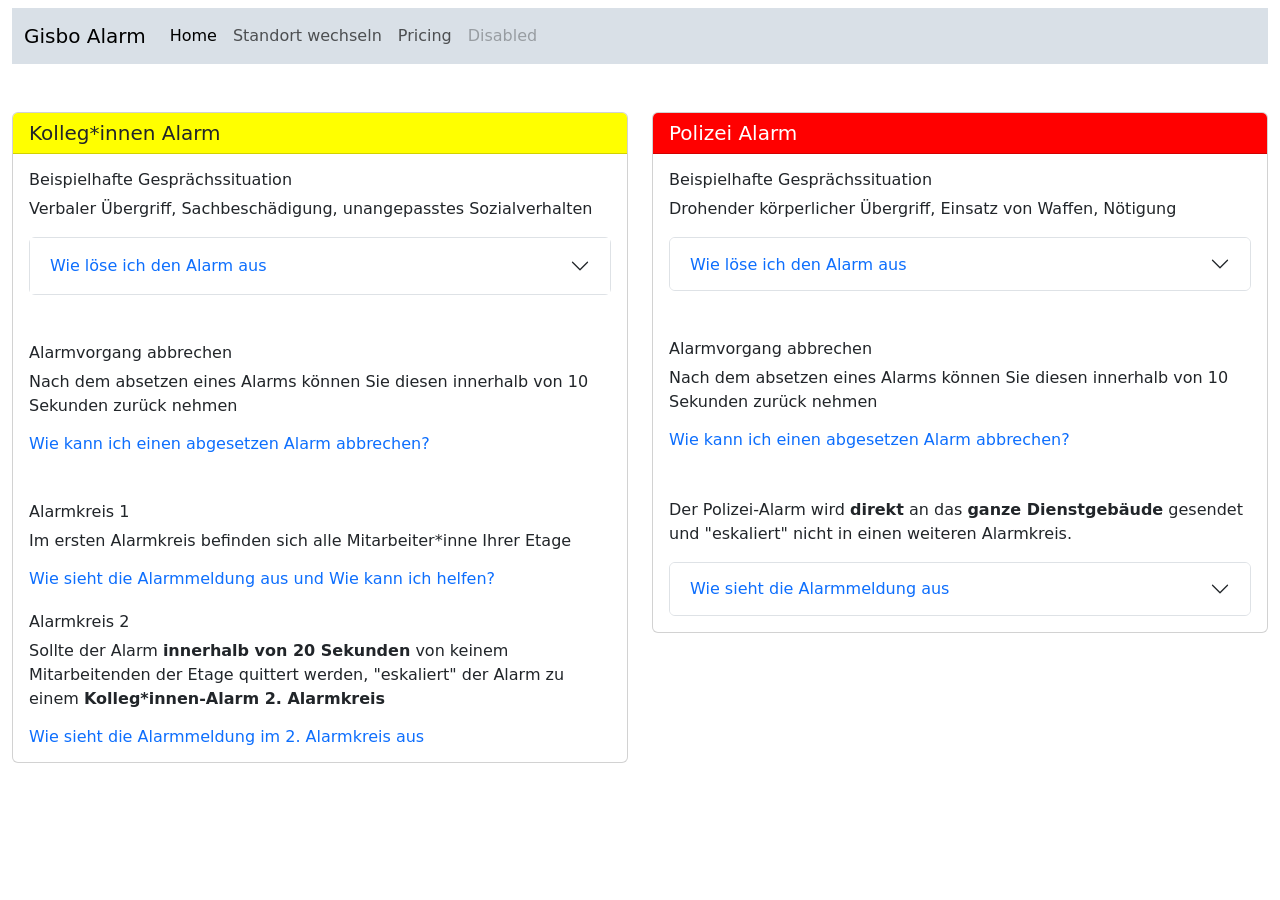
==== GibsoHandout/index.html @ 68eddee4 "Initial commit" ====
<!doctype html>
<html lang="en">
  <head>
    <!-- Required meta tags -->
    <meta charset="utf-8">
    <meta http-equiv="X-UA-Compatible" content="IE=edge">
    <meta name="viewport" content="width=device-width, initial-scale=1">
    <title>Handout Gisbo-Alarm</title>
    <link rel="stylesheet" href="assets/css/style.css">
    <!-- Bootstrap CSS -->
    <link href="https://cdn.jsdelivr.net/npm/bootstrap@5.0.2/dist/css/bootstrap.min.css" rel="stylesheet" integrity="sha384-EVSTQN3/azprG1Anm3QDgpJLIm9Nao0Yz1ztcQTwFspd3yD65VohhpuuCOmLASjC" crossorigin="anonymous">
  </head>
  <body>

  <!-- <nav class="navbar navbar-light bg-light">
  <div class="container-fluid">
    <a class="navbar-brand" href="#">
      <img src="/docs/5.0/assets/brand/bootstrap-logo.svg" alt="" width="30" height="24" class="d-inline-block align-text-top">
      Bootstrap
    </a>
    <div class="collapse navbar-collapse" id="navbarNavAltMarkup">
      <div class="navbar-nav">
        <a class="nav-link active" aria-current="page" href="#">Home</a>
        <a class="nav-link" href="#">Features</a>
        <a class="nav-link" href="#">Pricing</a>
        <a class="nav-link disabled" href="#" tabindex="-1" aria-disabled="true">Disabled</a>
      </div>
    </div>

  </div>
  
</nav> -->
<!--#d9e0e7' -->
<div class="container-fluid">
<nav class="navbar sticky-top navbar-expand-lg navbar-light mt-2" style="background-color: #d9e0e7;">
  <div class="container-fluid">
    <a class="navbar-brand" href="#">Gisbo Alarm</a>
    <button class="navbar-toggler" type="button" data-bs-toggle="collapse" data-bs-target="#navbarNavAltMarkup" aria-controls="navbarNavAltMarkup" aria-expanded="false" aria-label="Toggle navigation">
      <span class="navbar-toggler-icon"></span>
    </button>
    <div class="collapse navbar-collapse" id="navbarNavAltMarkup">
      <div class="navbar-nav">
        <a class="nav-link active" aria-current="page" href="#">Home</a>
        <a class="nav-link" href="ChangeLocation.html">Standort wechseln</a>
        <a class="nav-link" href="#">Pricing</a>
        <a class="nav-link disabled" href="#" tabindex="-1" aria-disabled="true">Disabled</a>
      </div>
    </div>
  </div>
</nav>

    

    
    <div class="row mt-5">
      <div class="col-sm-6">
        <div class="card">

          <h5 class="card-header" style="background-color: yellow;">Kolleg*innen Alarm</h5>

          <div class="card-body">
            <h6 class="card-title">Beispielhafte Gesprächssituation</h6>
            <p class="card-text">Verbaler Übergriff, Sachbeschädigung, unangepasstes Sozialverhalten</p>
            
            <div class="accordion">
              <div class="accordion-item">
                <!-- <h2 class="accordion-header" id="headingOne"> -->
                  <button class="accordion-button collapsed text-primary" type="button" data-bs-toggle="collapse" data-bs-target="#collapseOne" aria-expanded="true" aria-controls="collapseOne">
                    Wie löse ich den Alarm aus
                  </button>
                <!-- </h2> -->

                <div id="collapseOne" class="accordion-collapse collapse" aria-labelledby="headingOne" data-bs-parent="#accordionExample">
                  <div class="accordion-body">
                    <img src="assets/img/alarmierung_gelb.png" alt="AlarmGelb">
                    <strong>This is the first item's accordion body.</strong> It is shown by default, until the collapse plugin adds the appropriate classes that we use to style each element. These classes control the overall appearance, as well as the showing and hiding via CSS transitions. You can modify any of this with custom CSS or overriding our default variables. It's also worth noting that just about any HTML can go within the <code>.accordion-body</code>, though the transition does limit overflow.
                  </div>
                </div>
              </div>
            </div>

            <h6 class="card-title mt-5">Alarmvorgang abbrechen</h6>
            <p class="card-text">Nach dem absetzen eines Alarms können Sie diesen innerhalb von 10 Sekunden zurück nehmen</p>

            <div>
              <div class="accordion-item">
                <h2 class="accordion-header" id="headingYellowTwo">
                  <button class="accordion-button collapsed text-primary" type="button" data-bs-toggle="collapse" data-bs-target="#collapseYellowTwo" aria-expanded="false" aria-controls="collapseYellowTwo">
                    Wie kann ich einen abgesetzen Alarm abbrechen?
                  </button>
                </h2>
                <div id="collapseYellowTwo" class="accordion-collapse collapse" aria-labelledby="headingYellowTwo" data-bs-parent="#accordionExample">
                  <div class="accordion-body">
                    <img src="assets/img/alarmierung_abbrechen.png" alt="AlarmAbbrechen">
                    <p class="mt-3">Mit Klick auf den Button „Abbrechen“ oder auf die Taste „esc“ (oben links auf der Tastatur) kann der Alarm gestoppt werden. Der Alarm wird dann nicht an andere Benutzer gesendet. Fehlalarme sollen so vorgebeugt werden. Nach Ablauf dieser Zeit erhalten alle Mitarbeitenden des ersten Alarmkreises eine Benachrichtigung (optisch und akustisch).</p>
                  </div>
                </div>
              </div>
            </div>

            <h6 class="card-title mt-5">Alarmkreis 1</h6>
            <p class="card-text">Im ersten Alarmkreis befinden sich alle Mitarbeiter*inne Ihrer Etage</p>

            <div>
              <div class="accordion-item">
                <h2 class="accordion-header" id="headingTwo">
                  <button class="accordion-button collapsed text-primary" type="button" data-bs-toggle="collapse" data-bs-target="#collapseTwo" aria-expanded="false" aria-controls="collapseTwo">
                    Wie sieht die Alarmmeldung aus und Wie kann ich helfen?
                  </button>
                </h2>
                <div id="collapseTwo" class="accordion-collapse collapse" aria-labelledby="headingTwo" data-bs-parent="#accordionExample">
                  <div class="accordion-body">
                    <div class="container px-2">
                      <div class="row gx-5">
                          <div class="col">
                            <img src="assets/img/alarmmeldung_yellow_1.png" alt="AlarmGelb">
                          </div>
                          <div class="col">
                            <p class="mt-4">Auf allen Bildschirmen, welche sich in der gleichen Etage befinden, wird dieses Alarmfenster angezeigt und es ertönt ein Alarmton. Dies passiert 20 Sekunden lang bzw. bis eine andere Person
                                        auf der Etage den Alarm bestätigt. Parallel dazu werden alle Abteilungsleitungen über den Alarm informiert.
                            </p>
                          </div>
                      </div>
                    </div>
                    <p class="mt-3 text-success"><strong>Wie kann ich helfen?</strong></p>
                    <ul>
                      <li>Schritt 1: Sofern Sie sich in der Lage fühlen, bestätigen Sie den Alarm</li>
                      <li>Schritt 2: Sprechen Sie aktiv zwei weitere Personen an, die Sie unterstützen</li>
                      <li>Schritt 3: Begeben Sie sich zusammen VOR die Bürotür des o.g. Raums</li>
                    </ul>
                  </div>
                </div>
              </div>
            </div>

            <h6 class="card-title mt-4">Alarmkreis 2</h6>
            <p class="card-text">Sollte der Alarm <strong>innerhalb von 20 Sekunden</strong> von keinem Mitarbeitenden der Etage quittert werden, "eskaliert" 
              der Alarm zu einem <strong>Kolleg*innen-Alarm 2. Alarmkreis</strong>
            </p>

            <div>
              <div class="accordion-item">
                <h2 class="accordion-header" id="headingThree">
                  <button class="accordion-button collapsed text-primary" type="button" data-bs-toggle="collapse" data-bs-target="#collapseThree" aria-expanded="false" aria-controls="collapseTwo">
                    Wie sieht die Alarmmeldung im 2. Alarmkreis aus
                  </button>
                </h2>
                <div id="collapseThree" class="accordion-collapse collapse" aria-labelledby="headingThree" data-bs-parent="#accordionExample">
                  <div class="accordion-body">
                    <img src="assets/img/alarmmeldung_yellow_2.png" alt="AlarmGelb">
                    <strong>This is the second item's accordion body.</strong> It is hidden by default, until the collapse plugin adds the appropriate classes that we use to style each element. These classes control the overall appearance, as well as the showing and hiding via CSS transitions. You can modify any of this with custom CSS or overriding our default variables. It's also worth noting that just about any HTML can go within the <code>.accordion-body</code>, though the transition does limit overflow.
                  </div>
                </div>
              </div>
            </div>


          </div>
        </div>
      </div>

      <div class="col-sm-6">
        <div class="card">

          <h5 class="card-header text-white" style="background-color: red;">
            Polizei Alarm
          </h5>

          <div class="card-body">
            <h6 class="card-title">Beispielhafte Gesprächssituation</h6>
            <p class="card-text">Drohender körperlicher Übergriff, Einsatz von Waffen, Nötigung</p>

            <div class="accordion mt-2">
              <div class="accordion-item">
                <h2 class="accordion-header" id="headingOneRed">
                  <button class="accordion-button collapsed text-primary" type="button" data-bs-toggle="collapse" data-bs-target="#collapseOneRed" aria-expanded="true" aria-controls="collapseOne">
                    Wie löse ich den Alarm aus
                  </button>
                </h2>
                <div id="collapseOneRed" class="accordion-collapse collapse" aria-labelledby="headingOne" data-bs-parent="#accordionExample">
                  <div class="accordion-body">
                    <img src="assets/img/alarmierung_red.png" alt="AlarmGelb">
                  </div>
                </div>
              </div>
            </div>

            <h6 class="card-title mt-5">Alarmvorgang abbrechen</h6>
            <p class="card-text">Nach dem absetzen eines Alarms können Sie diesen innerhalb von 10 Sekunden zurück nehmen</p>

            <div>
              <div class="accordion-item">
                <h2 class="accordion-header" id="headingRedTwo">
                  <button class="accordion-button collapsed text-primary" type="button" data-bs-toggle="collapse" data-bs-target="#collapseRedTwo" aria-expanded="false" aria-controls="collapseRedTwo">
                    Wie kann ich einen abgesetzen Alarm abbrechen?
                  </button>
                </h2>
                <div id="collapseRedTwo" class="accordion-collapse collapse" aria-labelledby="headingRedTwo" data-bs-parent="#accordionExample">
                  <div class="accordion-body">
                    <img src="assets/img/alarmierung_abbrechen.png" alt="AlarmAbbrechen">
                    <p class="mt-3">Mit Klick auf den Button „Abbrechen“ oder auf die Taste „esc“ (oben links auf der Tastatur) kann der Alarm gestoppt werden. Der Alarm wird dann nicht an andere Benutzer gesendet. Fehlalarme sollen so vorgebeugt werden. Nach Ablauf dieser Zeit erhalten alle Mitarbeitenden des ersten Alarmkreises eine Benachrichtigung (optisch und akustisch).</p>
                  </div>
                </div>
              </div>
            </div>
            
            <p class="card-text mt-5">Der Polizei-Alarm wird <strong>direkt</strong> an das <strong>ganze Dienstgebäude</strong> gesendet und "eskaliert" nicht in einen weiteren Alarmkreis.</p>

            <div class="accordion mt-2">
              <div class="accordion-item">
                <h2 class="accordion-header" id="headingAlarmMessageRed">
                  <button class="accordion-button collapsed text-primary" type="button" data-bs-toggle="collapse" data-bs-target="#AlarmMessageRed" aria-expanded="true" aria-controls="collapseOne">
                    Wie sieht die Alarmmeldung aus
                  </button>
                </h2>

                <div id="AlarmMessageRed" class="accordion-collapse collapse" aria-labelledby="headingOne" data-bs-parent="#accordionExample">
                  <div class="accordion-body">
                    <img src="assets/img/alarmmeldung_red.png" alt="AlarmGelb">
                  </div>
                </div>
              </div>
            </div>
            
          </div>
        </div>
      </div>
    </div>



    <!-- Optional JavaScript; choose one of the two! -->

    <!-- Option 1: Bootstrap Bundle with Popper -->
    <script src="https://cdn.jsdelivr.net/npm/bootstrap@5.0.2/dist/js/bootstrap.bundle.min.js" integrity="sha384-MrcW6ZMFYlzcLA8Nl+NtUVF0sA7MsXsP1UyJoMp4YLEuNSfAP+JcXn/tWtIaxVXM" crossorigin="anonymous"></script>

    <!-- Option 2: Separate Popper and Bootstrap JS -->
    <!--
    <script src="https://cdn.jsdelivr.net/npm/@popperjs/core@2.9.2/dist/umd/popper.min.js" integrity="sha384-IQsoLXl5PILFhosVNubq5LC7Qb9DXgDA9i+tQ8Zj3iwWAwPtgFTxbJ8NT4GN1R8p" crossorigin="anonymous"></script>
    <script src="https://cdn.jsdelivr.net/npm/bootstrap@5.0.2/dist/js/bootstrap.min.js" integrity="sha384-cVKIPhGWiC2Al4u+LWgxfKTRIcfu0JTxR+EQDz/bgldoEyl4H0zUF0QKbrJ0EcQF" crossorigin="anonymous"></script>
    -->
    </div>
  </body>
</html>
---- GibsoHandout/assets/css/style.css ----
body {
    /* display: grid; */
    margin: 50px;
    /* font-family: 'WorkSans-VariableFont';
    background-color: #2e2e2e; */
}
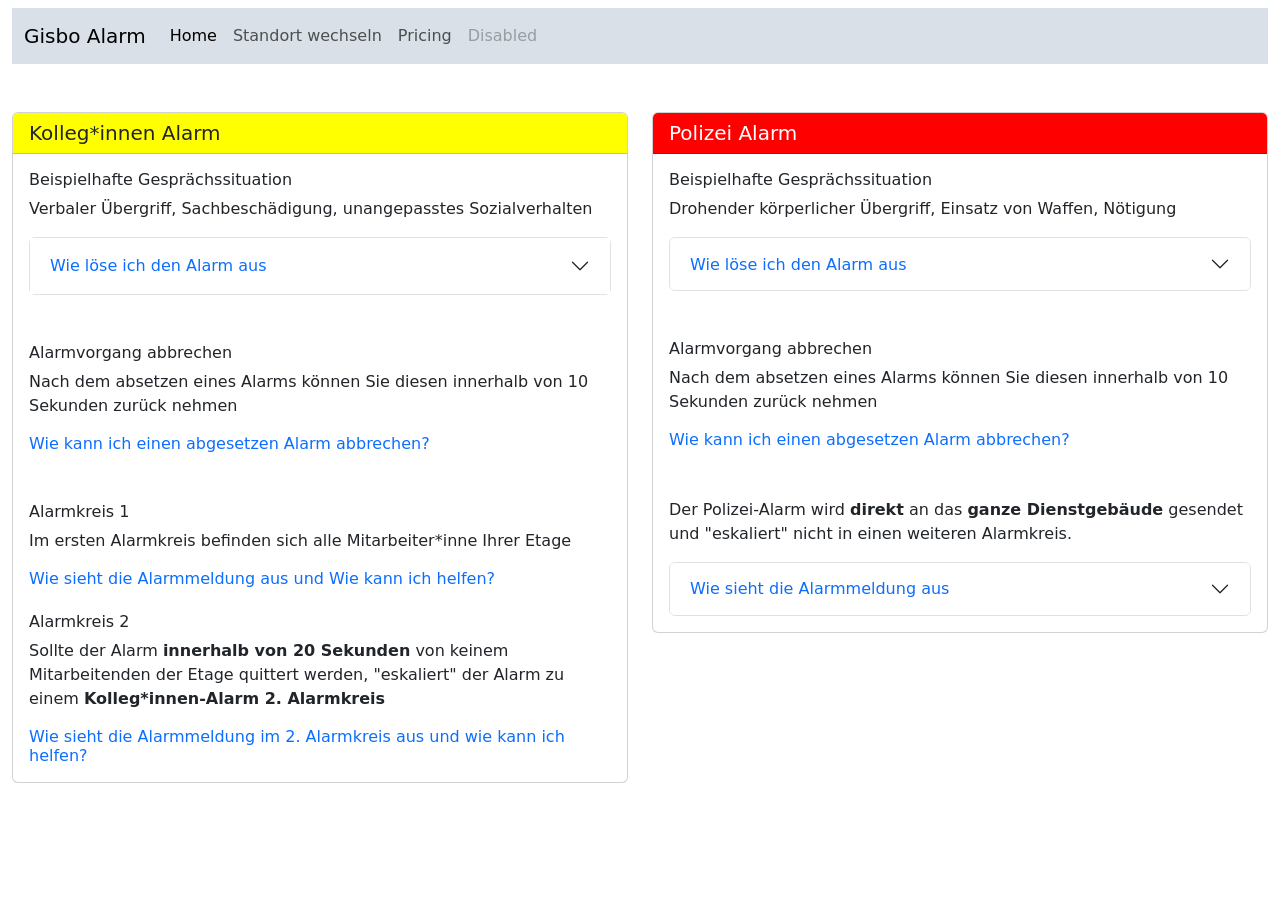
==== commit 10f9fc92: "Kolleginnen-Alarm bearbeitet" ====
--- a/GibsoHandout/index.html
+++ b/GibsoHandout/index.html
@@ -72,8 +72,35 @@
 
                 <div id="collapseOne" class="accordion-collapse collapse" aria-labelledby="headingOne" data-bs-parent="#accordionExample">
                   <div class="accordion-body">
-                    <img src="assets/img/alarmierung_gelb.png" alt="AlarmGelb">
-                    <strong>This is the first item's accordion body.</strong> It is shown by default, until the collapse plugin adds the appropriate classes that we use to style each element. These classes control the overall appearance, as well as the showing and hiding via CSS transitions. You can modify any of this with custom CSS or overriding our default variables. It's also worth noting that just about any HTML can go within the <code>.accordion-body</code>, though the transition does limit overflow.
+                    <div class="container px-2">
+                       <div class="row gx-5">
+                        <p>Per Tastatur...</p>
+                          <div class="col">
+                            <img src="assets/img/tastatur_yellow.jpg" class="img-fluid" alt="AlarmTastaturYellow">
+                          </div>
+                          <div class="col">
+                            <p>Die Tasten <strong>Pfeil nach links, Pfeil nach unten und Pfeil nach rechts</strong> für mind. 3 Sekunden gleichzeitig gedrückt halten.</p>
+                          </div>
+                      </div>
+                      <div class="row gx-5 mt-3">
+                        <p>oder mit den Desktop-Buttons...</p>
+                          <div class="col">
+                            <img src="assets/img/alarmierung_desktop_buttons.png" class="img-fluid mx-auto d-block" alt="AlarmDesktopButtonsYellow">
+                          </div>
+                          <div class="col">
+                            <p>Maus-Klick auf den Gelben Button</p>
+                          </div>
+                      </div>
+                      <div class="row gx-5 mt-3">
+                        <p>oder mit dem Funkmelder (wenn vorhanden)</p>
+                          <div class="col">
+                            <img src="assets/img/alarmierung_desktop_buttons.png" class="img-fluid" alt="AlarmDesktopButtonsYellow">
+                          </div>
+                          <div class="col">
+                            <p>Obere Taste drücken</p>
+                          </div>
+                      </div>
+                    </div>
                   </div>
                 </div>
               </div>
@@ -112,12 +139,17 @@
                   <div class="accordion-body">
                     <div class="container px-2">
                       <div class="row gx-5">
-                          <div class="col">
+                        <p>Im <strong>Alarmmeldungsfenster</strong> können alle für diesen Alarmtyp relavanten Handlungsanweisungen nachgelesen werden.</p>
+                        <p>Auf allen Bildschirmen, welche sich in der gleichen Etage befinden, wird dieses Alarmfenster angezeigt und es ertönt ein Alarmton. Dies passiert 20 Sekunden lang bzw. bis eine andere Person
+                                        auf der Etage den Alarm bestätigt. Parallel dazu werden alle Abteilungsleitungen über den Alarm informiert.</p>
+                        <p>Das Alarmfenster schließt sich auf allen Bildschirmen des Alarmkreises, sobald der Alarm von einer Person quittiert wird.
+                          Nur für die Person, die den Alarm quittiert, sind die Handlungsanweisungen noch nach der Bestätigung sichtbar.
+                          Bestätigen Sie daher den Alarm, <strong>schließen Sie jedoch nicht die Alarmmeldung an sich!</strong></p>
+                        <div class="col">
                             <img src="assets/img/alarmmeldung_yellow_1.png" alt="AlarmGelb">
-                          </div>
-                          <div class="col">
-                            <p class="mt-4">Auf allen Bildschirmen, welche sich in der gleichen Etage befinden, wird dieses Alarmfenster angezeigt und es ertönt ein Alarmton. Dies passiert 20 Sekunden lang bzw. bis eine andere Person
-                                        auf der Etage den Alarm bestätigt. Parallel dazu werden alle Abteilungsleitungen über den Alarm informiert.
+                        </div>
+                          <div class="col">
+                            <p class="mt-4">
                             </p>
                           </div>
                       </div>
@@ -127,6 +159,7 @@
                       <li>Schritt 1: Sofern Sie sich in der Lage fühlen, bestätigen Sie den Alarm</li>
                       <li>Schritt 2: Sprechen Sie aktiv zwei weitere Personen an, die Sie unterstützen</li>
                       <li>Schritt 3: Begeben Sie sich zusammen VOR die Bürotür des o.g. Raums</li>
+                      <li>Schritt 4: Deeskalieren Sie gemeinsam die Situation</li>
                     </ul>
                   </div>
                 </div>
@@ -142,12 +175,25 @@
               <div class="accordion-item">
                 <h2 class="accordion-header" id="headingThree">
                   <button class="accordion-button collapsed text-primary" type="button" data-bs-toggle="collapse" data-bs-target="#collapseThree" aria-expanded="false" aria-controls="collapseTwo">
-                    Wie sieht die Alarmmeldung im 2. Alarmkreis aus
+                    Wie sieht die Alarmmeldung im 2. Alarmkreis aus und wie kann ich helfen?
                   </button>
                 </h2>
                 <div id="collapseThree" class="accordion-collapse collapse" aria-labelledby="headingThree" data-bs-parent="#accordionExample">
                   <div class="accordion-body">
-                    <img src="assets/img/alarmmeldung_yellow_2.png" alt="AlarmGelb">
+                    <div class="container px-2">
+                      <div class="row gx-5">
+                        <div class="col">
+                          <img src="assets/img/alarmmeldung_yellow_2.png" alt="AlarmGelb">
+                        </div>
+                        <div class="col">
+                          <p class="mt-4">Auf allen Bildschirmen im gesamten Gebäude, wird dieses Alarmfenster angezeigt und es ertönt ein Alarmton. Dies passiert 20 Sekunden lang bzw. bis eine andere Person
+                                        auf der Etage den Alarm bestätigt. Parallel dazu werden alle Abteilungsleitungen über den Alarm informiert.
+                            </p>
+                        </div>
+                      </div>
+                    </div>
+
+                    
                     <strong>This is the second item's accordion body.</strong> It is hidden by default, until the collapse plugin adds the appropriate classes that we use to style each element. These classes control the overall appearance, as well as the showing and hiding via CSS transitions. You can modify any of this with custom CSS or overriding our default variables. It's also worth noting that just about any HTML can go within the <code>.accordion-body</code>, though the transition does limit overflow.
                   </div>
                 </div>
